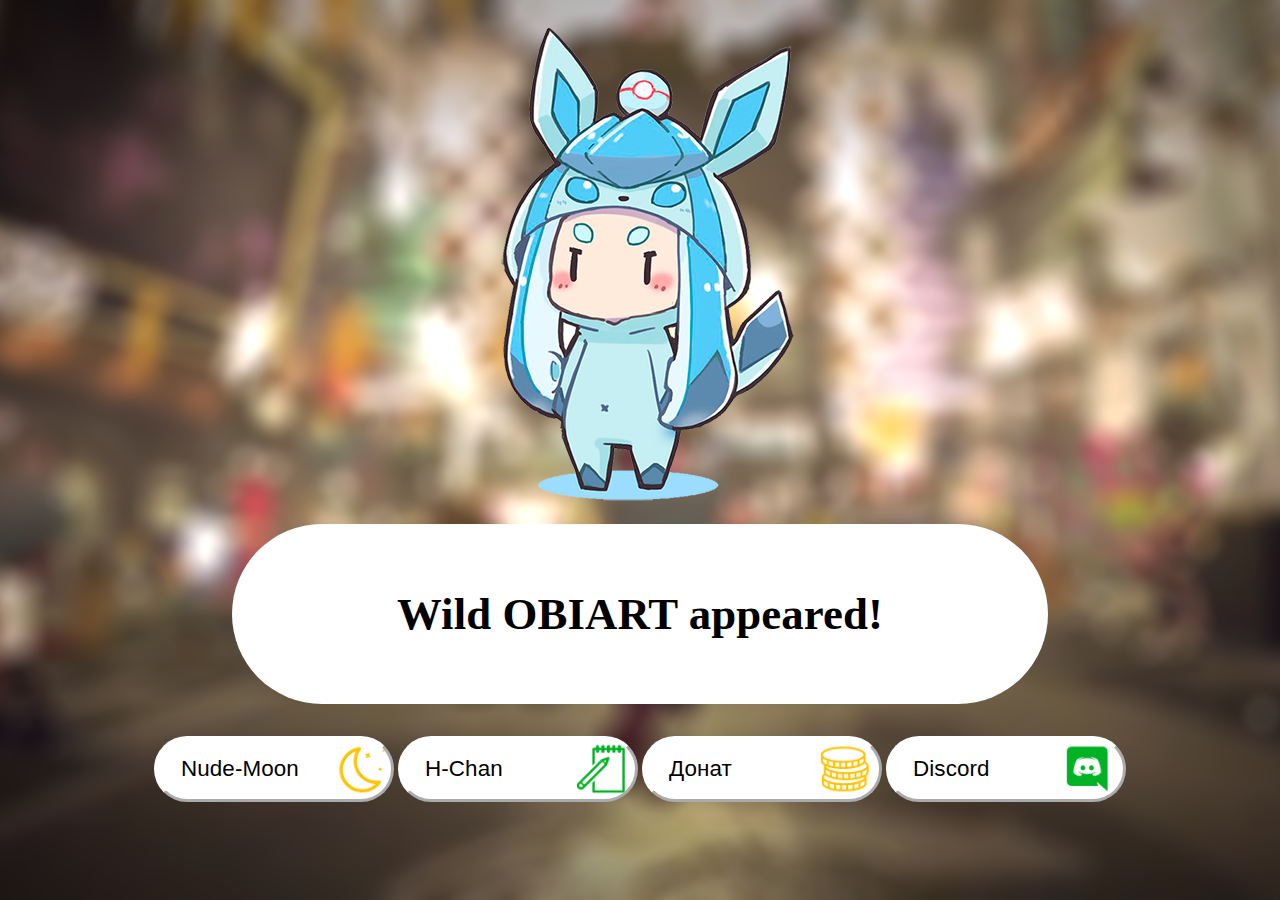
==== index.html @ 13dc9f04 "Made website look *better*" ====
<!DOCTYPE html>
<html>
    <head>
        <link rel="icon" type="image/png" href="./icon.png">
        <title>ObiArt</title>
        <link rel="stylesheet" type="text/css" href="./css/style.css">
    </head>
    <body>
        <div class="battle">
            <img src="./wildobiart.png">
            <div class="message">
                <h1>Wild OBIART appeared!</h1>
            </div>
        </div>

        <div class="fighing">
            <a href="https://nude-moon.net/perevod/obiart">
                <button class="action moon">Nude-Moon</button>
            </a>
            <a href="https://h-chan.me/user/ObiArt/">
                <button class="action chan">H-Chan</button>
            </a>
            <a href="https://www.donationalerts.com/r/obiart">
                <button class="action donate">Донат</button>
            </a>
            <a href="https://discordapp.com/invite/JfX6nES">
                <button class="action discord">Discord</button>
            </a>
        </div>
    </body>
</html>
---- css/style.css ----
body {
    background: url("../background.png") no-repeat center center fixed; 
    background-size: cover;
    font-family: 'Segoe UI', 'Tahoma', 'Geneva', 'Verdana', 'sans-serif';
    text-align: -webkit-center;
}

a {
    text-decoration: none;
}

.message {
	font-size: 1.4rem;
	color: #000000;
	line-height: 2.5rem;
	letter-spacing: .1px;
	padding: 2.5rem 3rem;
	border-radius: 6rem;
    background-color: rgb(255, 255, 255);
    width: 45rem;
    margin-bottom: 2rem;
}

.action {
    font-size: 1.4rem;
	color: #000000;
	line-height: 1.25rem;
	letter-spacing: .1px;
	padding: 1.25rem 1.5rem;
	border-radius: 6rem;
    background-color: rgb(255, 255, 255);
    width: 15rem;
    text-align: left;
    border-color: rgb(255, 255, 255);
    border-width: 0.2rem;
}

.action:hover {
    border-color: rgb(0, 0, 0);
    border-width: 0.2rem;
}

.moon {
    background-image: url("../moon.png");
    background-repeat: no-repeat;
    background-position: right bottom;
    background-size: contain;
}

.chan {
    background-image: url("../chan.png");
    background-repeat: no-repeat;
    background-position: right bottom;
    background-size: contain;
}

.donate {
    background-image: url("../donate.png");
    background-repeat: no-repeat;
    background-position: right bottom;
    background-size: contain;
}

.discord {
    background-image: url("../discord.png");
    background-repeat: no-repeat;
    background-position: right bottom;
    background-size: contain;
}

.fighting {
    display: inline-flex;
    margin-left: 5rem;
}
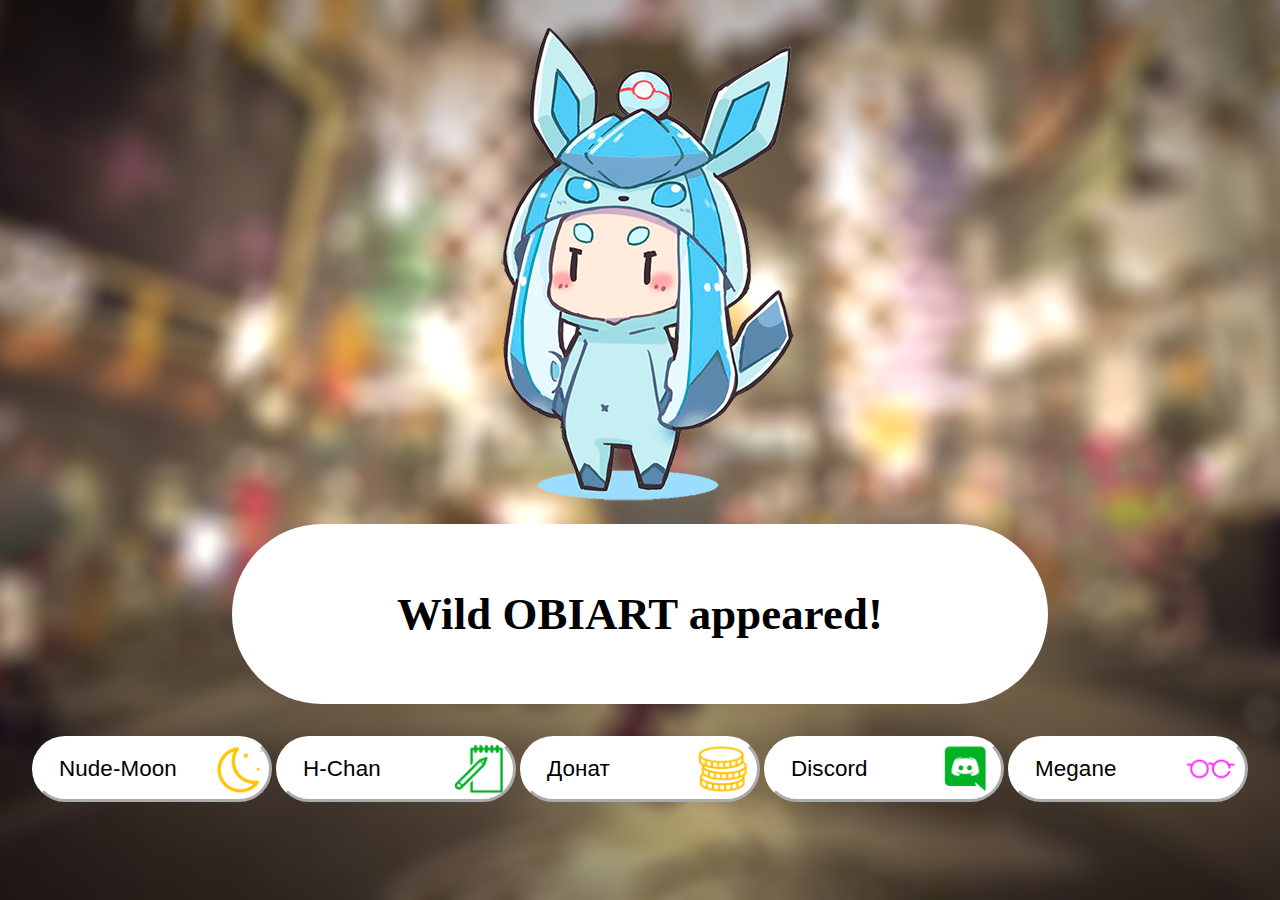
==== commit 755842cc: "Added link to the megane project" ====
--- a/index.html
+++ b/index.html
@@ -26,6 +26,9 @@
             <a href="https://discordapp.com/invite/JfX6nES">
                 <button class="action discord">Discord</button>
             </a>
+            <a href="https://github.com/ObiArt/megane-for-h-chan">
+                <button class="action megane">Megane</button>
+            </a>
         </div>
     </body>
 </html>
--- a/css/style.css
+++ b/css/style.css
@@ -33,6 +33,9 @@
     text-align: left;
     border-color: rgb(255, 255, 255);
     border-width: 0.2rem;
+    background-repeat: no-repeat;
+    background-position: right bottom;
+    background-size: contain;
 }
 
 .action:hover {
@@ -42,33 +45,25 @@
 
 .moon {
     background-image: url("../moon.png");
-    background-repeat: no-repeat;
-    background-position: right bottom;
-    background-size: contain;
 }
 
 .chan {
     background-image: url("../chan.png");
-    background-repeat: no-repeat;
-    background-position: right bottom;
-    background-size: contain;
 }
 
 .donate {
     background-image: url("../donate.png");
-    background-repeat: no-repeat;
-    background-position: right bottom;
-    background-size: contain;
 }
 
 .discord {
     background-image: url("../discord.png");
-    background-repeat: no-repeat;
-    background-position: right bottom;
-    background-size: contain;
+}
+
+.megane {
+    background-image: url("../glasses.png");
 }
 
 .fighting {
-    display: inline-flex;
+    display: grid;
     margin-left: 5rem;
 }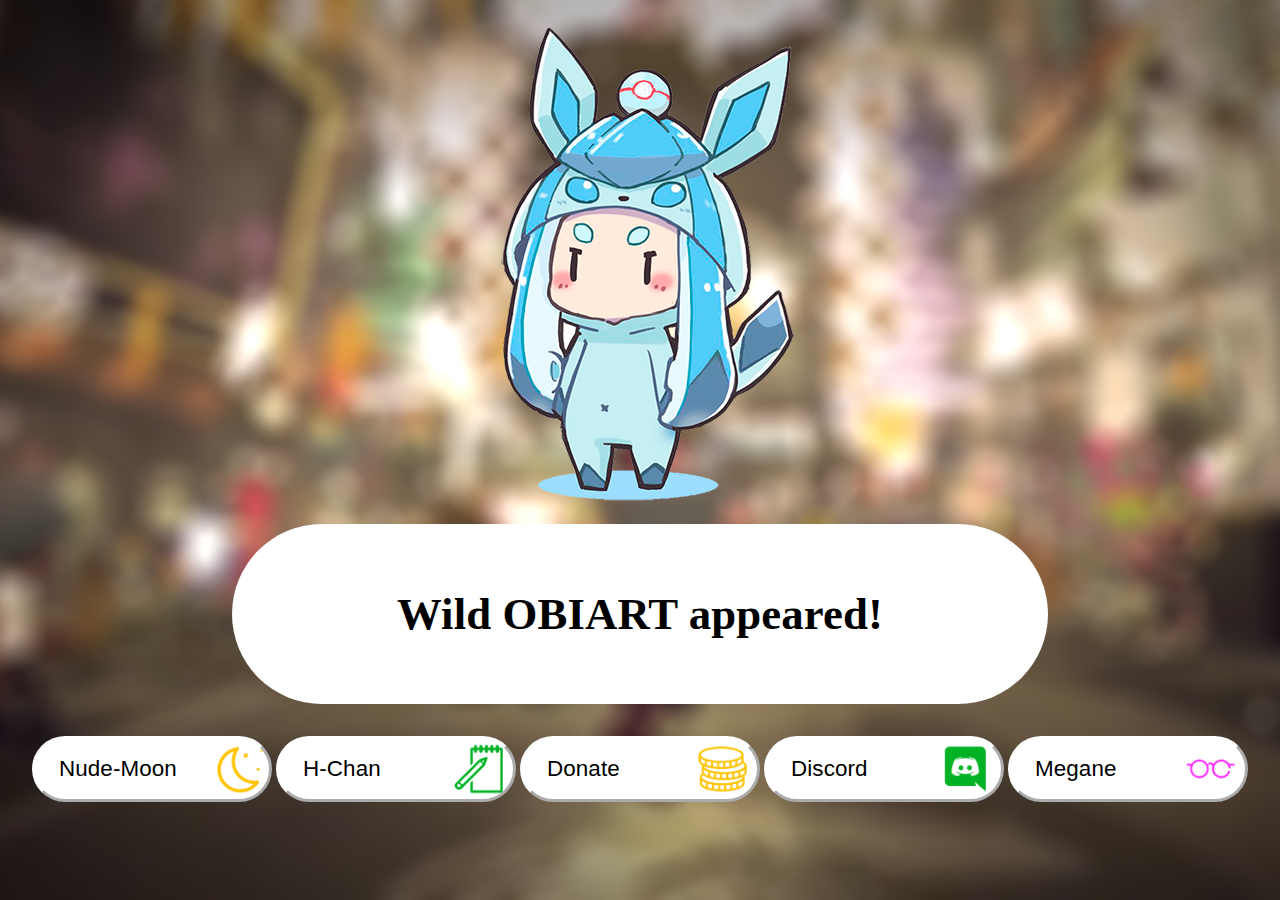
==== commit f0724fba: "added more donation options, resized icons" ====
--- a/index.html
+++ b/index.html
@@ -20,9 +20,19 @@
             <a href="https://h-chan.me/user/ObiArt/">
                 <button class="action chan">H-Chan</button>
             </a>
-            <a href="https://www.donationalerts.com/r/obiart">
-                <button class="action donate">Донат</button>
-            </a>
+            
+            <div class="dropdown">
+                <button class="action donate">Donate</button>
+                <div class="dropdown-content">
+                    <a href="https://qiwi.me/obiart">
+                        <button class="action qiwi">Qiwi</button>
+                    </a>
+                    <a href="https://yasobe.ru/na/obiart">
+                        <button class="action yamoney">Yandex.Money</button>
+                    </a>
+                </div>
+            </div>
+            
             <a href="https://discordapp.com/invite/JfX6nES">
                 <button class="action discord">Discord</button>
             </a>
--- a/css/style.css
+++ b/css/style.css
@@ -5,8 +5,9 @@
     text-align: -webkit-center;
 }
 
-a {
+a, a:focus {
     text-decoration: none;
+    outline: none;
 }
 
 .message {
@@ -38,9 +39,10 @@
     background-size: contain;
 }
 
-.action:hover {
+.action:hover, .action:focus {
     border-color: rgb(0, 0, 0);
     border-width: 0.2rem;
+    outline: none;
 }
 
 .moon {
@@ -63,7 +65,34 @@
     background-image: url("../glasses.png");
 }
 
+.yamoney {
+    background-image: url("../yamoney.png");
+}
+
+.qiwi {
+    background-image: url("../qiwi.png");
+}
+
 .fighting {
     display: grid;
     margin-left: 5rem;
+}
+
+.dropdown {
+    position: relative;
+    display: inline-block;
+}
+
+.dropdown:hover .dropdown-content {
+    display: block;
+}
+
+.dropdown-content a {
+    display: block;
+}
+
+.dropdown-content {
+    display: none;
+    position: absolute;
+    z-index: 1;
 }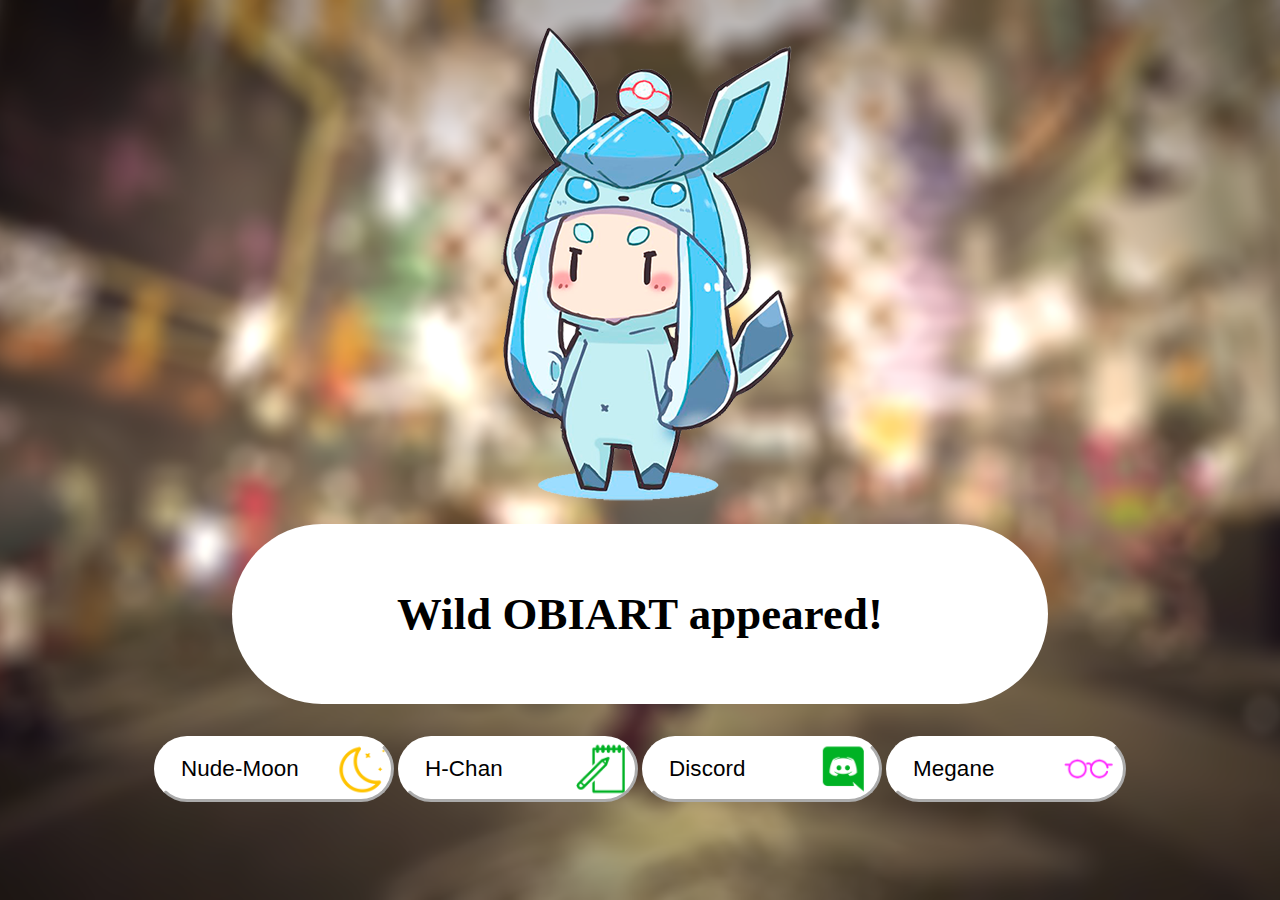
==== commit 24cf03bf: "Removed donations page link" ====
--- a/index.html
+++ b/index.html
@@ -14,25 +14,12 @@
         </div>
 
         <div class="fighing">
-            <a href="https://nude-moon.net/perevod/obiart">
+            <a href="https://nude-moon.net/user/ObiArt">
                 <button class="action moon">Nude-Moon</button>
             </a>
-            <a href="https://h-chan.me/user/ObiArt/">
+            <a href="https://henchan.pro/user/ObiArt/">
                 <button class="action chan">H-Chan</button>
             </a>
-            
-            <div class="dropdown">
-                <button class="action donate">Donate</button>
-                <div class="dropdown-content">
-                    <a href="https://qiwi.me/obiart">
-                        <button class="action qiwi">Qiwi</button>
-                    </a>
-                    <a href="https://yasobe.ru/na/obiart">
-                        <button class="action yamoney">Yandex.Money</button>
-                    </a>
-                </div>
-            </div>
-            
             <a href="https://discordapp.com/invite/JfX6nES">
                 <button class="action discord">Discord</button>
             </a>
--- a/css/style.css
+++ b/css/style.css
@@ -2,6 +2,7 @@
     background: url("../background.png") no-repeat center center fixed; 
     background-size: cover;
     font-family: 'Segoe UI', 'Tahoma', 'Geneva', 'Verdana', 'sans-serif';
+    text-align: -moz-center;
     text-align: -webkit-center;
 }
 
